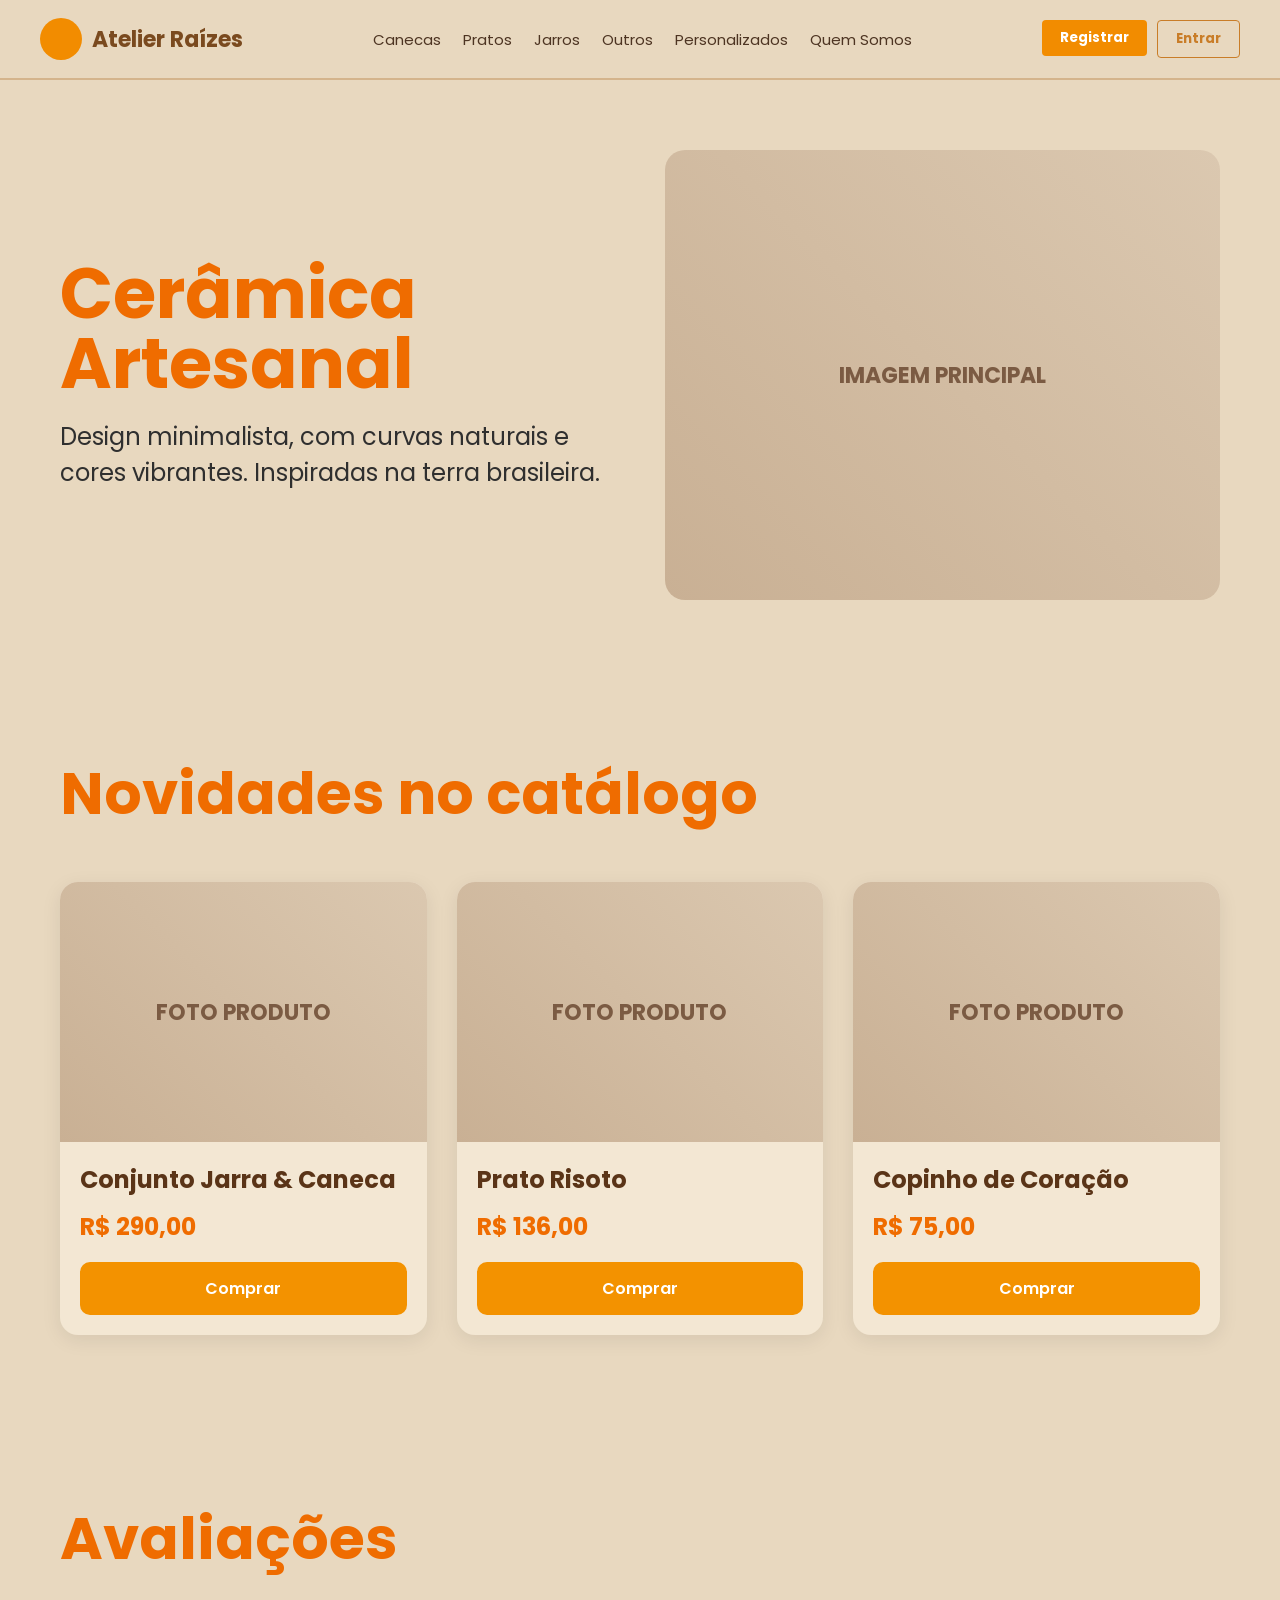
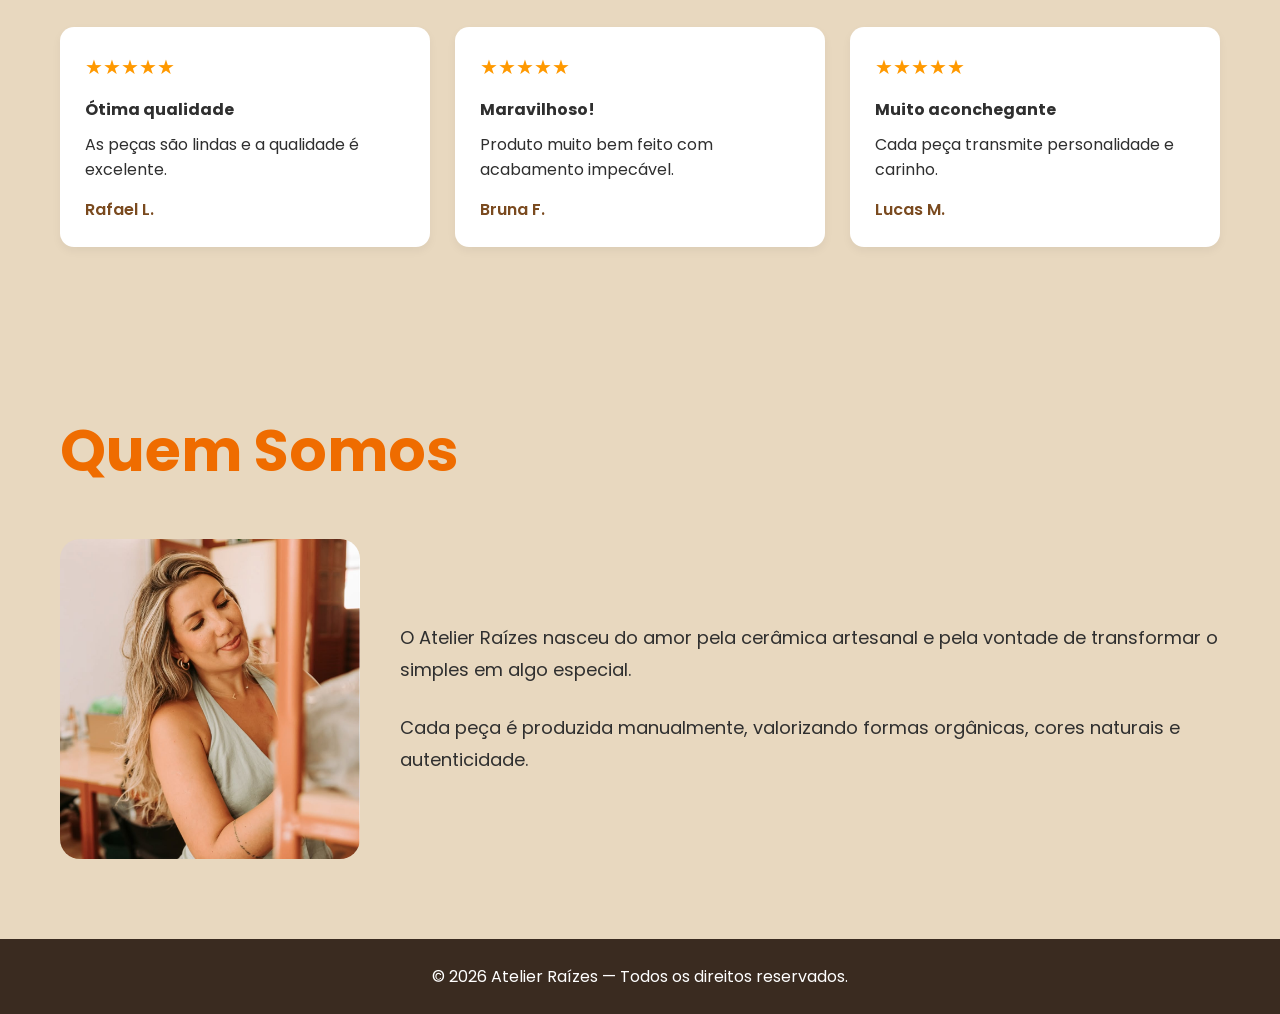
==== index.html @ 3682a794 "Segundo Commit" ====
<!DOCTYPE html>
<html lang="pt-BR">

<head>
    <meta charset="UTF-8" />
    <meta name="viewport" content="width=device-width, initial-scale=1.0" />

    <title>Atelier Raízes</title>

    <link rel="stylesheet" href="style.css">

    <!-- GOOGLE FONTS -->

    <link rel="preconnect" href="https://fonts.googleapis.com">
    <link rel="preconnect" href="https://fonts.gstatic.com" crossorigin>

    <link href="https://fonts.googleapis.com/css2?family=Poppins:wght@300;400;500;600;700&display=swap"
        rel="stylesheet">
</head>

<body>

    <!-- HEADER -->

    <header>
        <div class="container header-content">

            <!-- LOGO -->

            <a href="index.html" class="logo">
                <div class="logo-circle"></div>
                <h1>Atelier Raízes</h1>
            </a>

            <!-- NAVBAR -->

            <nav>
                <a href="canecas.html">Canecas</a>
                <a href="pratos.html">Pratos</a>
                <a href="jarros.html">Jarros</a>
                <a href="#">Outros</a>
                <a href="#">Personalizados</a>
                <a href="index.html#quemSomos">Quem Somos</a>
            </nav>

            <!-- BOTÕES -->

            <div class="header-buttons">

                <a href="registro.html">
                    <button class="btn btn-primary">
                        Registrar
                    </button>
                </a>

                <a href="login.html">
                    <button class="btn btn-secondary">
                        Entrar
                    </button>
                </a>

            </div>

        </div>
    </header>

    <!-- HERO -->

    <section class="hero">

        <div class="container hero-content">

            <div class="hero-text">

                <h2>
                    Cerâmica Artesanal
                </h2>

                <p>
                    Design minimalista, com curvas naturais e cores vibrantes.
                    Inspiradas na terra brasileira.
                </p>

            </div>

            <div class="hero-image">

                <div class="placeholder">
                    IMAGEM PRINCIPAL
                </div>

            </div>

        </div>

    </section>

    <!-- PRODUTOS -->

    <section>

        <div class="container">

            <h2 class="section-title">
                Novidades no catálogo
            </h2>

            <div class="products-grid">

                <!-- PRODUTO 1 -->

                <div class="card">

                    <div class="card-image">

                        <div class="placeholder">
                            FOTO PRODUTO
                        </div>

                    </div>

                    <div class="card-content">

                        <h3>
                            Conjunto Jarra & Caneca
                        </h3>

                        <div class="price">
                            R$ 290,00
                        </div>

                        <button class="buy-btn">
                            Comprar
                        </button>

                    </div>

                </div>

                <!-- PRODUTO 2 -->

                <div class="card">

                    <div class="card-image">

                        <div class="placeholder">
                            FOTO PRODUTO
                        </div>

                    </div>

                    <div class="card-content">

                        <h3>
                            Prato Risoto
                        </h3>

                        <div class="price">
                            R$ 136,00
                        </div>

                        <button class="buy-btn">
                            Comprar
                        </button>

                    </div>

                </div>

                <!-- PRODUTO 3 -->

                <div class="card">

                    <div class="card-image">

                        <div class="placeholder">
                            FOTO PRODUTO
                        </div>

                    </div>

                    <div class="card-content">

                        <h3>
                            Copinho de Coração
                        </h3>

                        <div class="price">
                            R$ 75,00
                        </div>

                        <button class="buy-btn">
                            Comprar
                        </button>

                    </div>

                </div>

            </div>

        </div>

    </section>

    <!-- AVALIAÇÕES -->

    <section>

        <div class="container">

            <h2 class="section-title">
                Avaliações
            </h2>

            <div class="reviews">

                <!-- REVIEW 1 -->

                <div class="review-card">

                    <div class="stars">
                        ★★★★★
                    </div>

                    <h4>
                        Ótima qualidade
                    </h4>

                    <p>
                        As peças são lindas e a qualidade é excelente.
                    </p>

                    <div class="review-user">
                        Rafael L.
                    </div>

                </div>

                <!-- REVIEW 2 -->

                <div class="review-card">

                    <div class="stars">
                        ★★★★★
                    </div>

                    <h4>
                        Maravilhoso!
                    </h4>

                    <p>
                        Produto muito bem feito com acabamento impecável.
                    </p>

                    <div class="review-user">
                        Bruna F.
                    </div>

                </div>

                <!-- REVIEW 3 -->

                <div class="review-card">

                    <div class="stars">
                        ★★★★★
                    </div>

                    <h4>
                        Muito aconchegante
                    </h4>

                    <p>
                        Cada peça transmite personalidade e carinho.
                    </p>

                    <div class="review-user">
                        Lucas M.
                    </div>

                </div>

            </div>

        </div>

    </section>

    <!-- QUEM SOMOS -->

    <section id="quemSomos">

        <div class="container">

            <h2 class="section-title">
                Quem Somos
            </h2>

            <div class="about">

                <!-- IMAGEM -->

                <div class="about-image">

                    <img src="images/larissa.jpg" alt="Foto da Artesã">

                </div>

                <!-- TEXTO -->

                <div class="about-text">

                    <p>
                        O Atelier Raízes nasceu do amor pela cerâmica artesanal e
                        pela vontade de transformar o simples em algo especial.
                    </p>

                    <br>

                    <p>
                        Cada peça é produzida manualmente, valorizando formas
                        orgânicas, cores naturais e autenticidade.
                    </p>

                </div>

            </div>

        </div>

    </section>

    <!-- FOOTER -->

    <footer>
        © 2026 Atelier Raízes — Todos os direitos reservados.
    </footer>

</body>

</html>
---- style.css ----
* {
    margin: 0;
    padding: 0;
    box-sizing: border-box;
    font-family: 'Poppins', sans-serif;
}

body {
    background: #1e1e1e;
    color: #2f2f2f;
}

a {
    text-decoration: none;
    color: inherit;
}

img {
    width: 100%;
    display: block;
}

.container {
    width: 100%;
    max-width: 1200px;
    margin: auto;
    padding: 0 20px;
}

/* ========================= */
/* HEADER */
/* ========================= */

header {
    background: #e8d8bf;
    border-bottom: 2px solid #d4b48c;

    position: sticky;
    top: 0;
    z-index: 999;
}

.header-content {
    display: flex;
    justify-content: space-between;
    align-items: center;

    padding: 18px 0;
}

.logo {
    display: flex;
    align-items: center;
    gap: 10px;
}

.logo-circle {
    width: 42px;
    height: 42px;

    border-radius: 50%;

    background: #f28c00;
}

.logo h1 {
    font-size: 22px;
    color: #7a4a1f;
}

/* NAV */

nav {
    display: flex;
    gap: 22px;
}

nav a {
    font-size: 15px;
    color: #4d3422;

    transition: .3s;
}

nav a:hover {
    color: #ef6c00;
}

/* BOTÕES */

.header-buttons {
    display: flex;
    gap: 10px;
}

.btn {
    padding: 8px 18px;

    border: none;
    border-radius: 4px;

    cursor: pointer;

    font-weight: bold;

    transition: .3s;
}

.btn:hover {
    transform: scale(1.05);
}

.btn-primary {
    background: #f28c00;
    color: white;
}

.btn-secondary {
    background: transparent;
    border: 1px solid #c97d28;
    color: #c97d28;
}

/* ========================= */
/* HERO */
/* ========================= */

.hero {
    background: #e8d8bf;
    padding: 70px 0;
}

.hero-content {
    display: grid;
    grid-template-columns: 1fr 1fr;
    gap: 50px;

    align-items: center;
}

.hero-text h2 {
    font-size: 70px;
    line-height: 1;

    color: #ef6c00;

    margin-bottom: 20px;
}

.hero-text p {
    font-size: 24px;
    line-height: 1.5;

    max-width: 550px;
}

.hero-image {
    height: 450px;

    background: #d9c2a5;

    border-radius: 20px;

    overflow: hidden;
}

/* ========================= */
/* PLACEHOLDER */
/* ========================= */

.placeholder {
    width: 100%;
    height: 100%;

    background: linear-gradient(45deg,
            #c9b094,
            #dbc8b0);

    display: flex;
    align-items: center;
    justify-content: center;

    color: #7b5b43;
    font-size: 22px;
    font-weight: 700;
}

/* ========================= */
/* SECTIONS */
/* ========================= */

section {
    background: #e8d8bf;
    padding: 80px 0;
}

.section-title {
    font-size: 58px;
    color: #ef6c00;

    margin-bottom: 45px;
}

/* ========================= */
/* PRODUTOS HOME */
/* ========================= */

.products-grid {
    display: grid;
    grid-template-columns: repeat(auto-fit, minmax(300px, 1fr));
    gap: 30px;
}

.card {
    background: #f3e7d3;

    border-radius: 18px;

    overflow: hidden;

    box-shadow: 0 5px 20px rgba(0, 0, 0, .08);

    transition: .3s;
}

.card:hover {
    transform: translateY(-5px);
}

.card-image {
    height: 260px;
    background: #ccb293;
}

.card-content {
    padding: 20px;
}

.card-content h3 {
    color: #5a3417;

    margin-bottom: 12px;

    font-size: 24px;
}

.price {
    display: block;

    color: #ef6c00;

    font-size: 24px;
    font-weight: 700;

    margin-bottom: 18px;
}

.buy-btn {
    width: 100%;

    border: none;

    background: #f39200;
    color: white;

    padding: 14px;

    border-radius: 10px;

    font-size: 16px;
    font-weight: 600;

    cursor: pointer;
}

/* ========================= */
/* REVIEWS HOME */
/* ========================= */

.reviews {
    display: grid;
    grid-template-columns: repeat(auto-fit, minmax(250px, 1fr));
    gap: 25px;
}

.review-card {
    background: white;

    padding: 25px;

    border-radius: 14px;

    box-shadow: 0 4px 10px rgba(0, 0, 0, .05);
}

.stars {
    color: #ff9900;

    margin-bottom: 15px;

    font-size: 20px;
}

.review-card h4 {
    margin-bottom: 10px;
}

.review-user {
    margin-top: 15px;

    font-weight: bold;

    color: #7a4a1f;
}

/* ========================= */
/* ABOUT */
/* ========================= */

.about {
    display: grid;
    grid-template-columns: 300px 1fr;
    gap: 40px;

    align-items: center;
}

.about-image {
    width: 100%;
    height: 320px;

    border-radius: 20px;

    overflow: hidden;

    background: #ccb293;
}

.about-text p {
    font-size: 18px;
    line-height: 1.8;
}

/* ========================= */
/* FOOTER */
/* ========================= */

footer {
    background: #3a2b20;
    color: white;

    text-align: center;

    padding: 25px;
}

/* ======================================== */
/* PÁGINAS PRATOS / JARROS / CANECAS */
/* ======================================== */

.category-page {
    background: #e8d8bf;
    min-height: 100vh;

    padding: 80px 0;
}

/* TEXTO */

.category-header {
    margin-bottom: 70px;
}

.category-header h1 {
    font-size: 90px;
    color: #ef6c00;

    font-weight: 700;

    margin-bottom: 25px;
}

.category-header p {
    font-size: 28px;
    line-height: 1.4;

    color: #2f2f2f;

    max-width: 850px;
}

/* PRODUTOS */

.product-card {
    background: #e2d3bf;

    border-radius: 20px;

    overflow: hidden;

    box-shadow: 0 5px 20px rgba(0, 0, 0, .08);
}

.product-image {
    height: 250px;

    background: #d2bea5;

    display: flex;
    align-items: center;
    justify-content: center;

    color: #8a6240;
    font-size: 22px;
    font-weight: 700;
}

.product-content {
    padding: 20px;
}

.product-content h3 {
    font-size: 22px;

    color: #4b2a13;

    margin-bottom: 10px;
}

.product-content .price {
    color: #ef6c00;

    font-size: 22px;
    font-weight: 700;

    margin-bottom: 20px;
}

.product-content button {
    width: 100%;

    border: none;

    background: #f39200;
    color: white;

    padding: 14px;

    border-radius: 10px;

    font-size: 16px;
    font-weight: 600;

    cursor: pointer;
}

/* ======================================== */
/* AVALIAÇÕES DAS PÁGINAS */
/* ======================================== */

.reviews-grid {
    width: 100%;

    display: flex;

    justify-content: center;

    align-items: stretch;

    flex-wrap: wrap;

    gap: 30px;

    margin-top: 40px;
}

/* CAIXA */

.review-box {
    width: 300px;

    background: #f3e7d3;

    padding: 25px;

    border-radius: 18px;

    box-shadow: 0 5px 20px rgba(0, 0, 0, .08);

    transition: .3s;
}

.review-box:hover {
    transform: translateY(-5px);
}

/* PERFIL */

.review-profile {
    display: flex;

    align-items: center;

    gap: 15px;

    margin-bottom: 18px;
}

/* FOTO */

.profile-placeholder {
    width: 60px;
    height: 60px;

    border-radius: 50%;

    background: #d2bea5;

    display: flex;

    align-items: center;
    justify-content: center;

    color: #7a5b42;

    font-size: 12px;
    font-weight: bold;

    flex-shrink: 0;

    overflow: hidden;
}

/* ESTRELAS */

.review-box .stars {
    color: #ff9900;

    font-size: 20px;

    margin-bottom: 2px;
}

/* TÍTULO */

.review-box h3 {
    color: #4b2a13;

    font-size: 20px;

    margin-bottom: 10px;
}

/* TEXTO */

.review-box p {
    line-height: 1.6;

    margin-bottom: 15px;

    color: #3d3127;
}

/* USUÁRIO */

.review-user {
    color: #7a4a1f;

    font-weight: 600;
}

/* ========================= */
/* RESPONSIVO */
/* ========================= */

@media(max-width:900px) {

    .hero-content,
    .about {
        grid-template-columns: 1fr;
    }

    .hero-text h2 {
        font-size: 50px;
    }

    .category-header h1 {
        font-size: 60px;
    }

    .category-header p {
        font-size: 20px;
    }

    nav {
        display: none;
    }
}

@media(max-width:768px) {

    .products-grid {
        grid-template-columns: 1fr;
    }

    .section-title {
        font-size: 42px;
    }

    .reviews-grid {
        grid-template-columns: 1fr;
    }
}

/* EFEITO HOVER NOS PRODUTOS */

.product-card {
    transition: .3s;
}

.product-card:hover {
    transform: translateY(-5px);
    cursor: pointer;
}

/* ======================================== */
/* LOGIN E REGISTRO */
/* ======================================== */

.auth-page {
    min-height: 100vh;

    background: #e8d8bf;

    display: flex;

    align-items: center;
    justify-content: center;

    padding: 40px 20px;
}

.auth-box {
    width: 100%;
    max-width: 450px;

    background: #f3e7d3;

    padding: 45px;

    border-radius: 24px;

    box-shadow: 0 10px 30px rgba(0, 0, 0, .08);
}

.auth-logo {
    display: flex;

    justify-content: center;

    margin-bottom: 35px;
}

.auth-box h2 {
    font-size: 42px;

    color: #ef6c00;

    margin-bottom: 10px;

    text-align: center;
}

.auth-subtitle {
    text-align: center;

    font-size: 17px;

    color: #5f5145;

    margin-bottom: 35px;
}

.auth-form {
    display: flex;

    flex-direction: column;

    gap: 20px;
}

.input-group {
    display: flex;

    flex-direction: column;

    gap: 8px;
}

.input-group label {
    color: #5a3417;

    font-weight: 600;
}

.input-group input {
    padding: 14px 16px;

    border: none;

    border-radius: 10px;

    background: white;

    font-size: 15px;

    outline: none;

    border: 2px solid transparent;

    transition: .3s;
}

.input-group input:focus {
    border-color: #ef6c00;
}

.auth-btn {
    border: none;

    background: #f39200;

    color: white;

    padding: 15px;

    border-radius: 12px;

    font-size: 16px;

    font-weight: 600;

    cursor: pointer;

    margin-top: 10px;

    transition: .3s;
}

.auth-btn:hover {
    transform: translateY(-3px);
}

.auth-switch {
    text-align: center;

    margin-top: 25px;

    color: #5f5145;
}

.auth-switch a {
    color: #ef6c00;

    font-weight: 600;
}
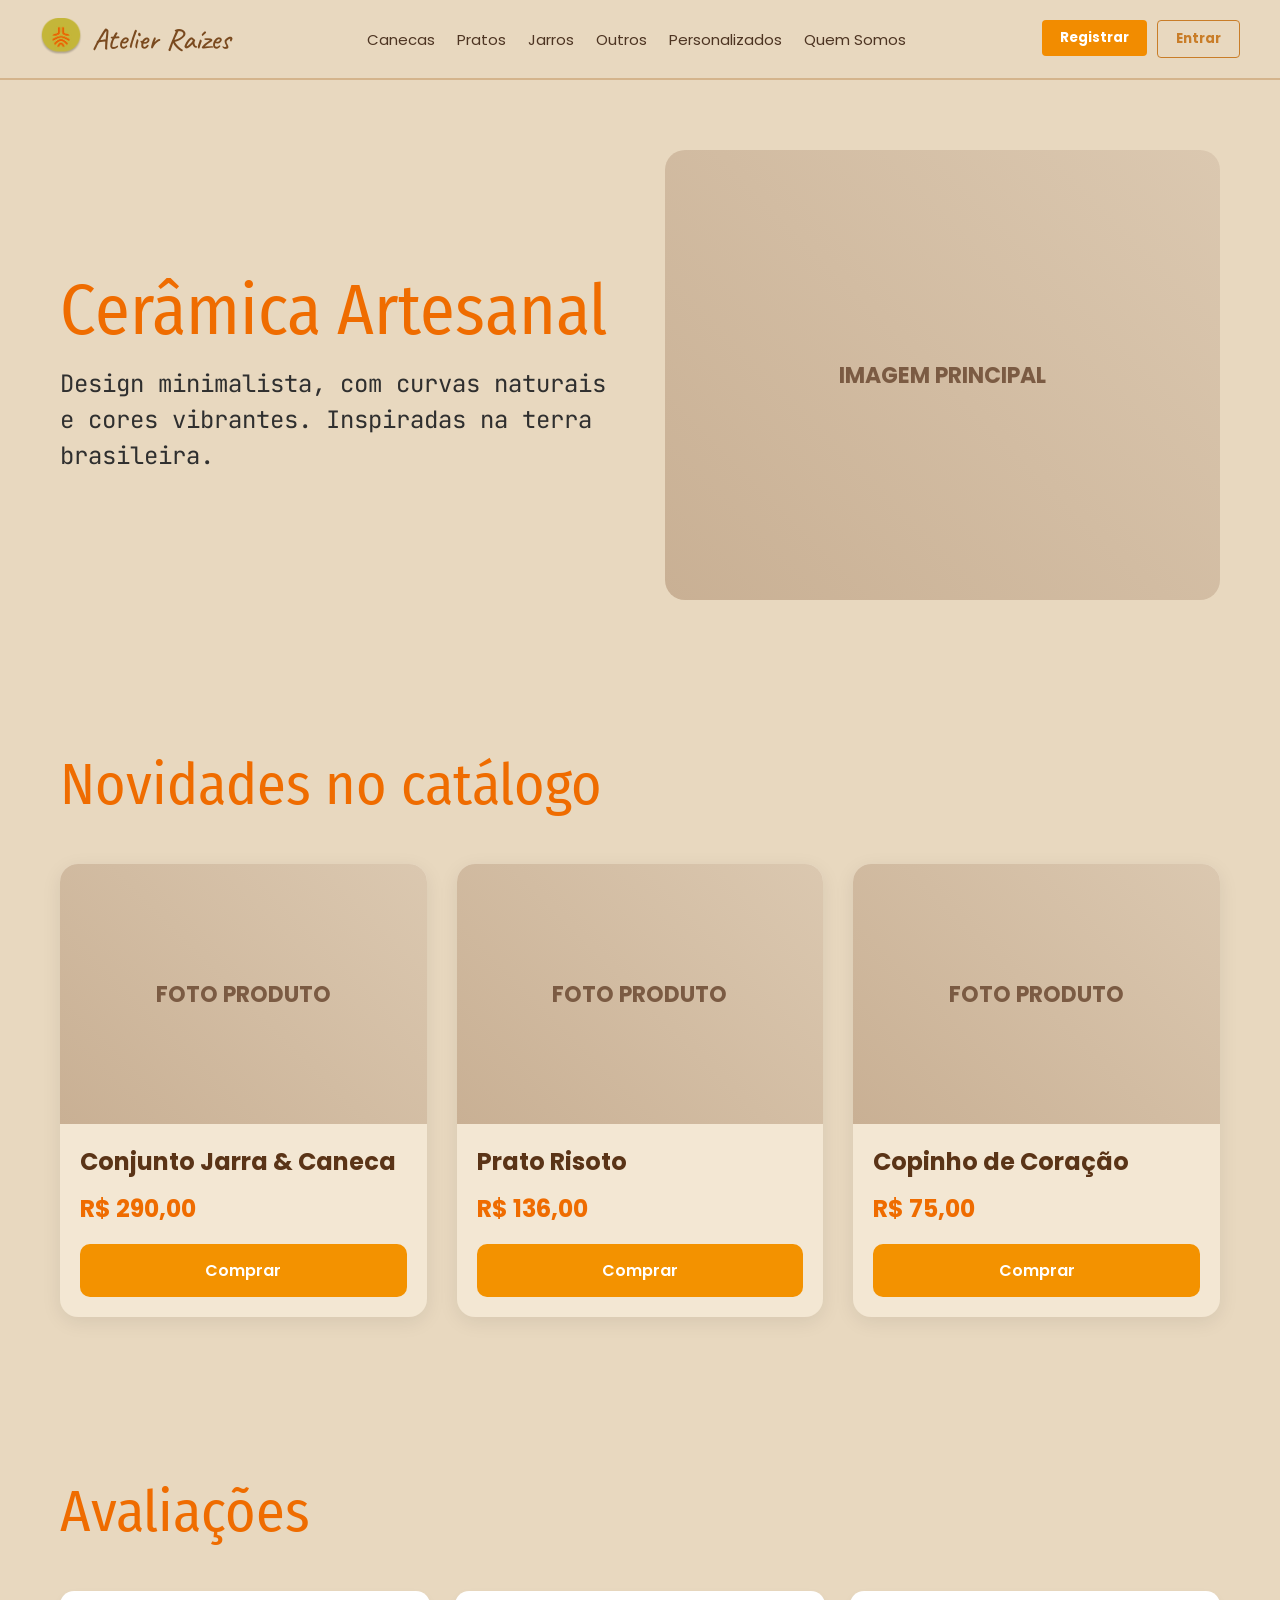
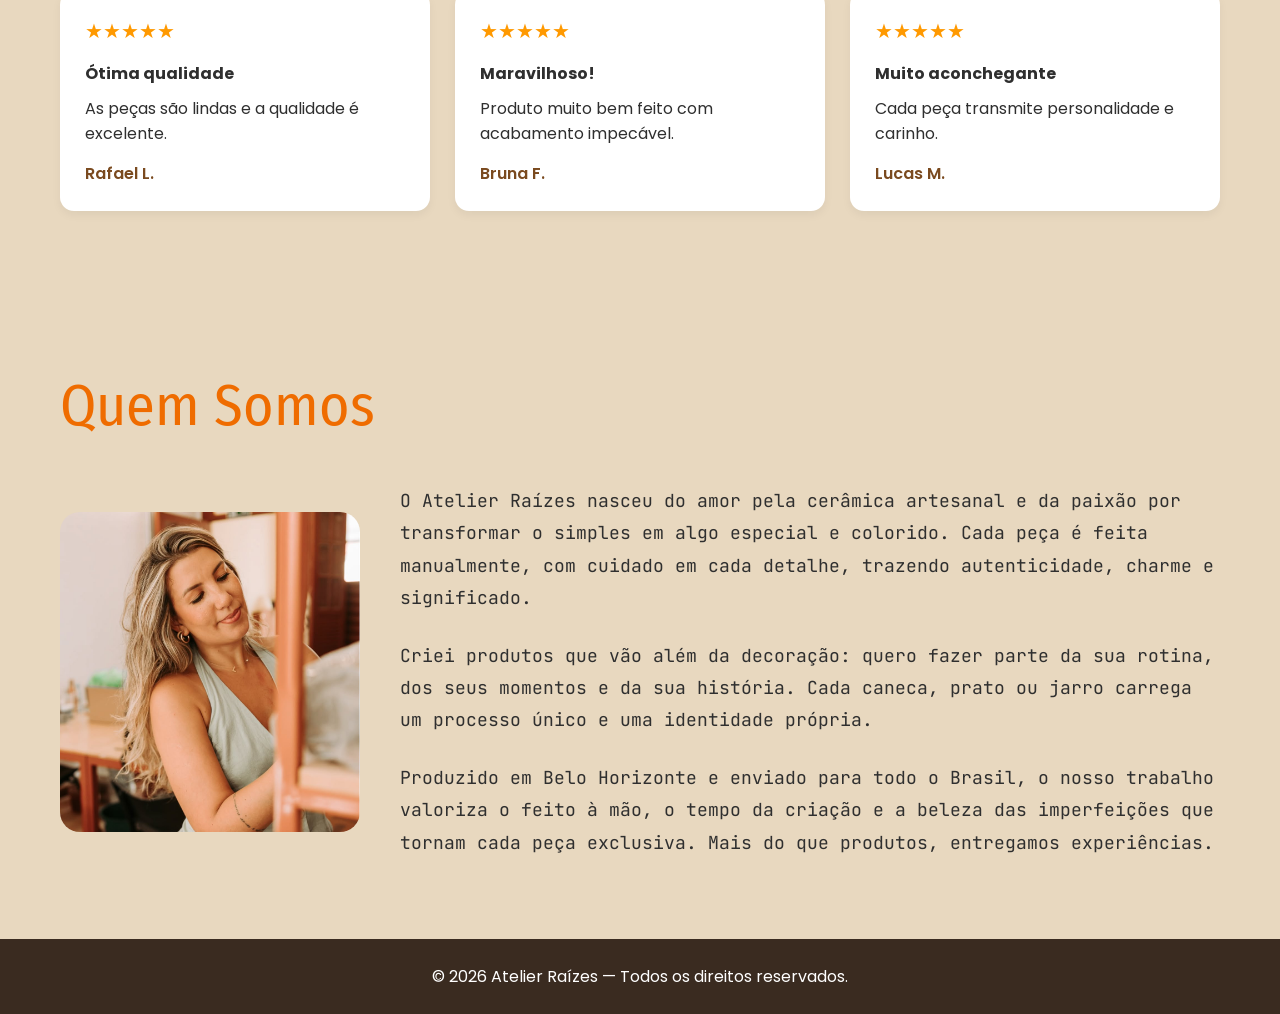
==== commit f1a306e9: "Terceiro Commit" ====
--- a/index.html
+++ b/index.html
@@ -6,16 +6,25 @@
     <meta name="viewport" content="width=device-width, initial-scale=1.0" />
 
     <title>Atelier Raízes</title>
-
+    <link rel="icon" type="image/png" href="images/logo.png">
     <link rel="stylesheet" href="style.css">
 
     <!-- GOOGLE FONTS -->
-
     <link rel="preconnect" href="https://fonts.googleapis.com">
     <link rel="preconnect" href="https://fonts.gstatic.com" crossorigin>
-
+    <link href="https://fonts.googleapis.com/css2?family=Caveat:wght@400..700&display=swap" rel="stylesheet">
+    <link rel="preconnect" href="https://fonts.googleapis.com">
+    <link rel="preconnect" href="https://fonts.gstatic.com" crossorigin>
+    <link rel="preconnect" href="https://fonts.googleapis.com">
+    <link rel="preconnect" href="https://fonts.gstatic.com" crossorigin>
+    <link href="https://fonts.googleapis.com/css2?family=Fira+Sans+Condensed:wght@400;500;600&display=swap"
+        rel="stylesheet">
     <link href="https://fonts.googleapis.com/css2?family=Poppins:wght@300;400;500;600;700&display=swap"
         rel="stylesheet">
+    <link rel="preconnect" href="https://fonts.googleapis.com">
+    <link rel="preconnect" href="https://fonts.gstatic.com" crossorigin>
+    <link href="https://fonts.googleapis.com/css2?family=JetBrains+Mono:ital,wght@0,100..800;1,100..800&display=swap"
+        rel="stylesheet">
 </head>
 
 <body>
@@ -28,7 +37,7 @@
             <!-- LOGO -->
 
             <a href="index.html" class="logo">
-                <div class="logo-circle"></div>
+                <div class="logo-circle"><img src="images/logo.png" alt="Logo"></div>
                 <h1>Atelier Raízes</h1>
             </a>
 
@@ -312,17 +321,26 @@
                 <div class="about-text">
 
                     <p>
-                        O Atelier Raízes nasceu do amor pela cerâmica artesanal e
-                        pela vontade de transformar o simples em algo especial.
+                        O Atelier Raízes nasceu do amor pela cerâmica artesanal e da paixão por transformar o simples em
+                        algo especial e colorido.
+                        Cada peça é feita manualmente, com cuidado em cada detalhe, trazendo autenticidade, charme e
+                        significado.
                     </p>
 
                     <br>
 
                     <p>
-                        Cada peça é produzida manualmente, valorizando formas
-                        orgânicas, cores naturais e autenticidade.
-                    </p>
-
+                        Criei produtos que vão além da decoração: quero fazer parte da sua rotina, dos seus momentos e
+                        da sua história.
+                        Cada caneca, prato ou jarro carrega um processo único e uma identidade própria.
+                    </p>
+
+                    <br>
+                    <p>
+                        Produzido em Belo Horizonte e enviado para todo o Brasil, o nosso trabalho valoriza o feito à
+                        mão, o tempo da criação e a beleza das imperfeições que tornam cada peça exclusiva.
+                        Mais do que produtos, entregamos experiências.
+                    </p>
                 </div>
 
             </div>
--- a/style.css
+++ b/style.css
@@ -59,12 +59,14 @@
     height: 42px;
 
     border-radius: 50%;
-
-    background: #f28c00;
 }
 
 .logo h1 {
-    font-size: 22px;
+    font-family: 'Caveat', cursive;
+    font-size: 32px;
+    font-weight: 500;
+
+    font-size: 30px;
     color: #7a4a1f;
 }
 
@@ -139,6 +141,9 @@
 }
 
 .hero-text h2 {
+    font-family: 'Fira Sans Condensed', sans-serif;
+    color: #e67e00;
+    font-weight: 400;
     font-size: 70px;
     line-height: 1;
 
@@ -148,6 +153,10 @@
 }
 
 .hero-text p {
+    font-family: 'JetBrains Mono', monospace;
+    font-size: 18px;
+    /* Ajuste para o tamanho desejado */
+    font-weight: 400;
     font-size: 24px;
     line-height: 1.5;
 
@@ -195,6 +204,9 @@
 }
 
 .section-title {
+    font-family: 'Fira Sans Condensed', sans-serif;
+    /* Ajuste o tamanho conforme o seu layout */
+    font-weight: 400;
     font-size: 58px;
     color: #ef6c00;
 
@@ -337,7 +349,10 @@
 }
 
 .about-text p {
+    font-family: 'JetBrains Mono', monospace;
     font-size: 18px;
+    /* Ajuste para o tamanho desejado */
+    font-weight: 400;
     line-height: 1.8;
 }
 
@@ -372,15 +387,19 @@
 }
 
 .category-header h1 {
+    font-family: 'Fira Sans Condensed', sans-serif;
+    /* Ajuste o tamanho conforme o seu layout */
+    font-weight: 400;
     font-size: 90px;
     color: #ef6c00;
-
-    font-weight: 700;
-
     margin-bottom: 25px;
 }
 
 .category-header p {
+    font-family: 'JetBrains Mono', monospace;
+
+    font-weight: 400;
+    line-height: 1.5;
     font-size: 28px;
     line-height: 1.4;
 
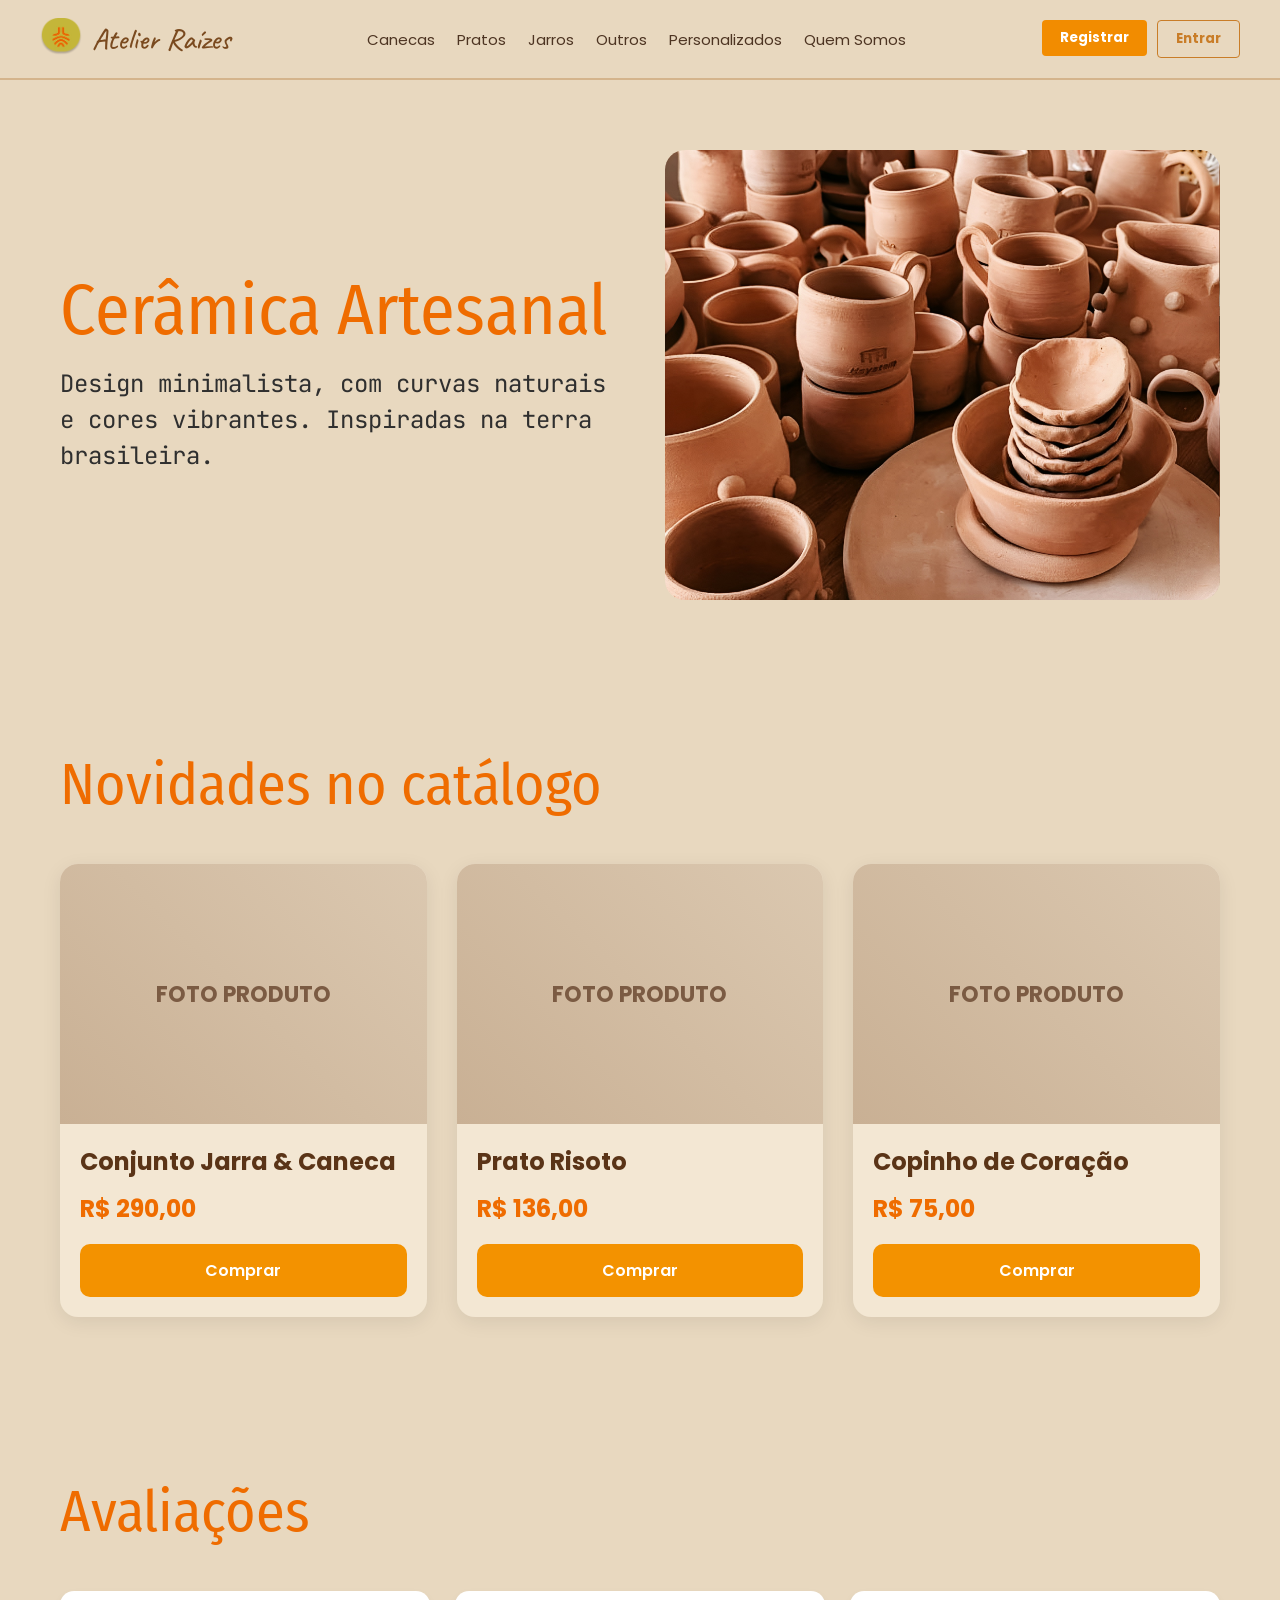
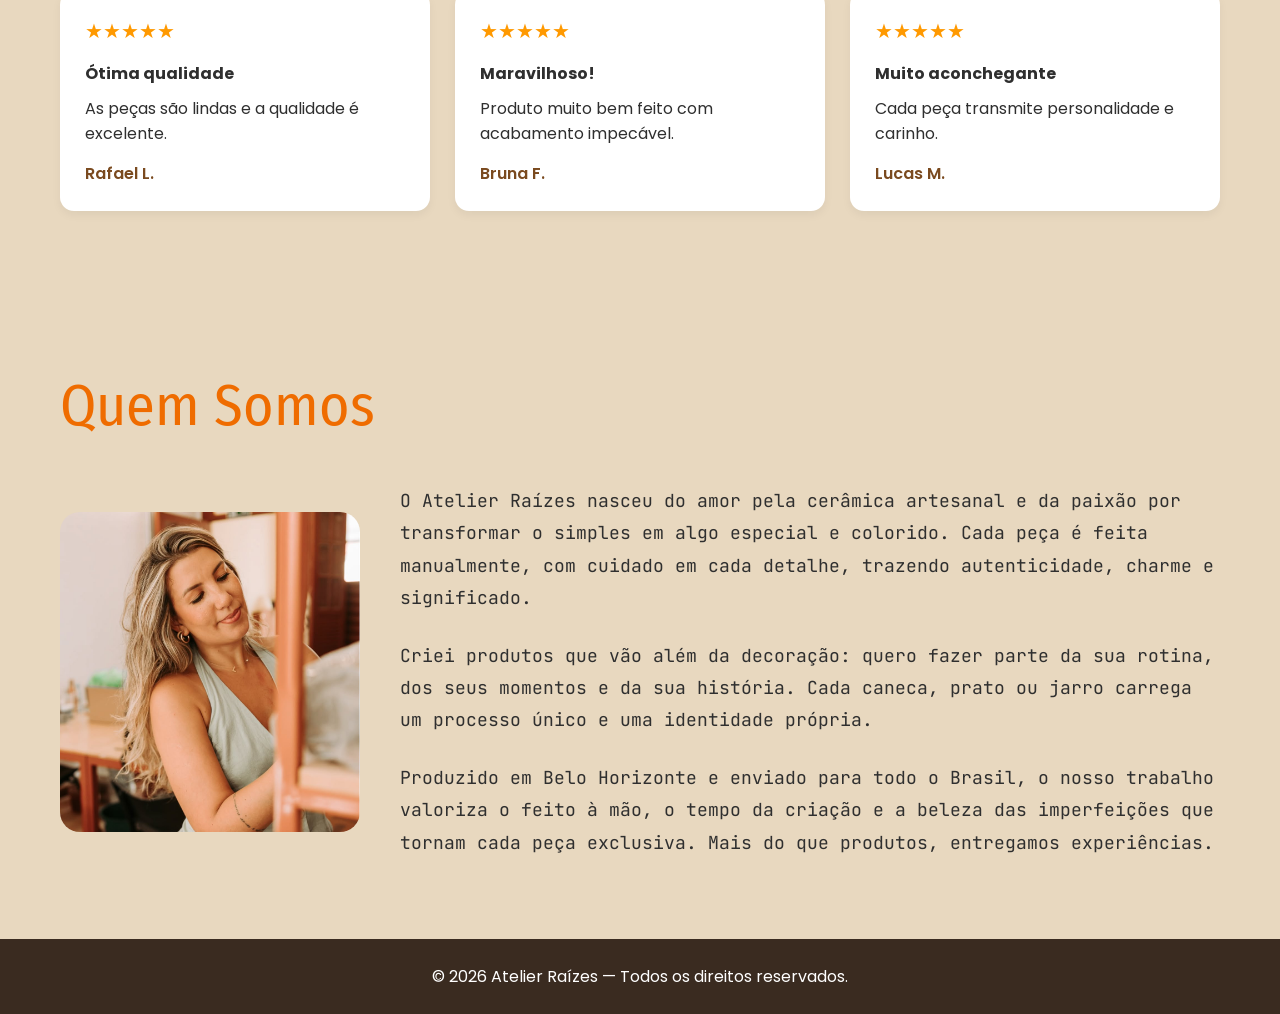
==== commit a3fd0ed9: "Quarto Commit" ====
--- a/index.html
+++ b/index.html
@@ -47,8 +47,8 @@
                 <a href="canecas.html">Canecas</a>
                 <a href="pratos.html">Pratos</a>
                 <a href="jarros.html">Jarros</a>
-                <a href="#">Outros</a>
-                <a href="#">Personalizados</a>
+                <a href="https://www.instagram.com/atelier_raizes/">Outros</a>
+                <a href="https://api.whatsapp.com/send/?phone=5531972290072&text&type=phone_number&app_absent=0&utm_source=ig">Personalizados</a>
                 <a href="index.html#quemSomos">Quem Somos</a>
             </nav>
 
@@ -95,7 +95,7 @@
             <div class="hero-image">
 
                 <div class="placeholder">
-                    IMAGEM PRINCIPAL
+                    <img src="images/imagemPrincipal.jpg" alt="Foto de destaque">
                 </div>
 
             </div>
--- a/style.css
+++ b/style.css
@@ -382,8 +382,54 @@
 
 /* TEXTO */
 
+/* ==================================================================
+   1. ESTILO BASE DO BANNER (Igual para todas as páginas)
+   ================================================================== */
 .category-header {
-    margin-bottom: 70px;
+    width: 100%;
+    min-height: 380px;
+    background-position: center;
+    background-repeat: no-repeat;
+    background-size: cover;
+    display: flex;
+    align-items: center;
+    padding: 60px 0;
+}
+
+/* Mantém o texto alinhado com o menu */
+.category-header-content {
+    width: 100%;
+    max-width: 1200px;
+    margin: 0 auto;
+    padding: 0 20px;
+}
+
+/* ==================================================================
+   2. IMAGENS EXCLUSIVAS DE CADA PÁGINA (Com a película + desvanecer)
+   ================================================================== */
+
+/* Imagem da página de Jarros */
+.header-jarros {
+    background-image:
+        linear-gradient(to bottom, rgba(128, 128, 128, 0.45) 0%, rgba(128, 128, 128, 0.3) 65%, #e8d8bf 100%),
+        url('images/jarrosHeader.jpg');
+    /* Nome da sua foto de jarros */
+}
+
+/* Imagem da página de Pratos */
+.header-pratos {
+    background-image:
+        linear-gradient(to bottom, rgba(128, 128, 128, 0.45) 0%, rgba(128, 128, 128, 0.3) 65%, #e8d8bf 100%),
+        url('images/pratosHeader.jpg');
+    /* Nome da sua foto de pratos */
+}
+
+/* Imagem da página de Canecas */
+.header-canecas {
+    background-image:
+        linear-gradient(to bottom, rgba(128, 128, 128, 0.45) 0%, rgba(128, 128, 128, 0.3) 65%, #e8d8bf 100%),
+        url('images/canecasHeader.jpg');
+    /* Nome da sua foto de canecas */
 }
 
 .category-header h1 {
